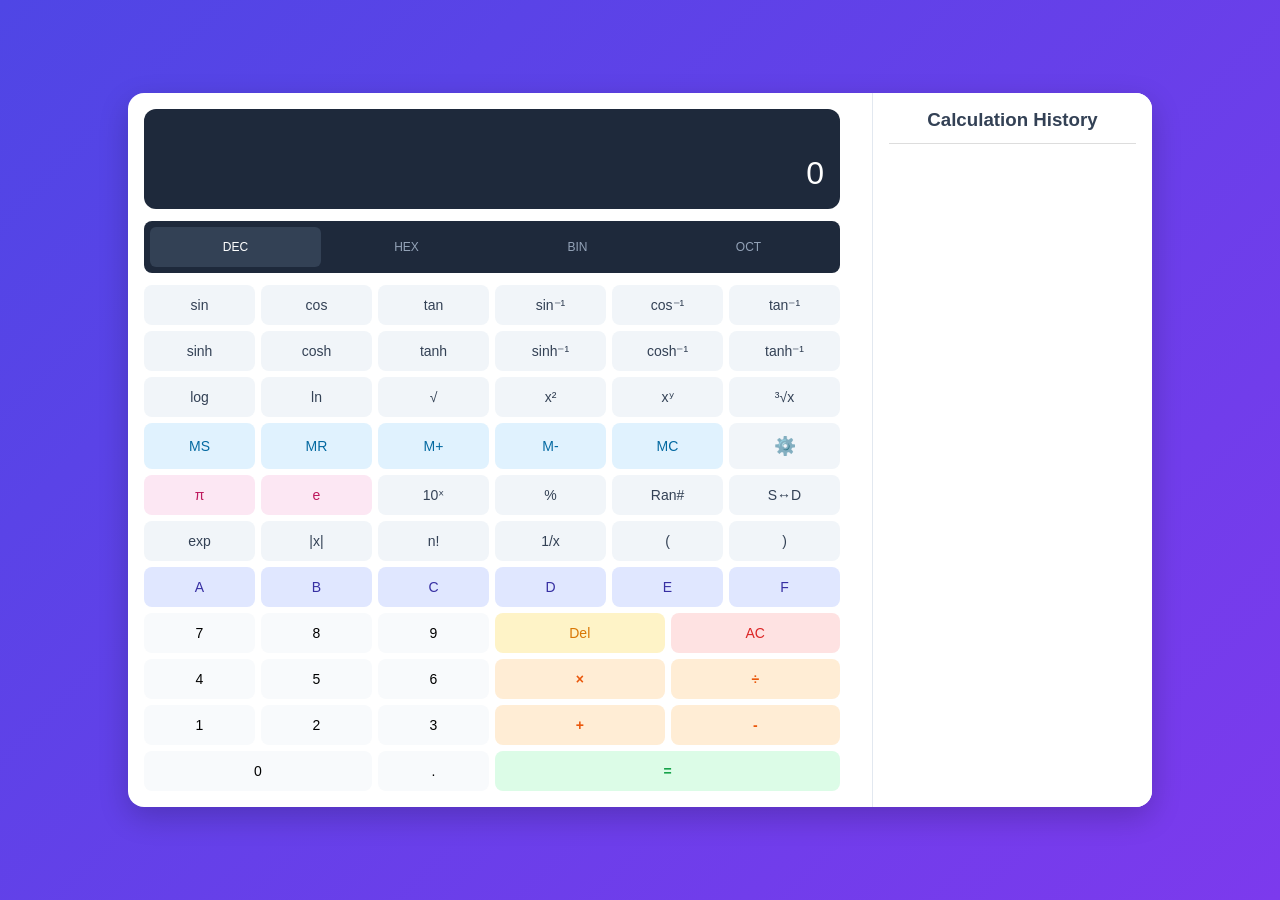
==== Calculator.html @ daa1300e "Calculator Calculator" ====
<!DOCTYPE html>
<html lang="en">
<head>
  <meta charset="UTF-8">
  <meta name="viewport" content="width=device-width, initial-scale=1.0">
  <title>Scientific Calculator</title>
  <style>
    * {
      box-sizing: border-box;
      margin: 0;
      padding: 0;
    }
    
    body {
      display: flex;
      justify-content: center;
      align-items: center;
      min-height: 100vh;
      background: linear-gradient(135deg, #4f46e5, #7c3aed);
      font-family: 'Segoe UI', Tahoma, Geneva, Verdana, sans-serif;
      padding: 16px;
      transition: background 0.4s ease;
    }
    
    .calculator-container {
      display: flex;
      gap: 16px;
      max-width: 1024px;
      width: 100%;
      background: white;
      border-radius: 16px;
      box-shadow: 0 10px 30px rgba(0, 0, 0, 0.2);
      overflow: hidden;
    }
    
    .calculator {
      flex: 1;
      padding: 16px;
      display: flex;
      flex-direction: column;
      min-width: 0;
    }
    
    #display-container {
      background-color: #1e293b;
      color: white;
      padding: 16px;
      border-radius: 12px;
      margin-bottom: 12px;
    }
    
    #expression {
      font-size: 14px;
      text-align: right;
      color: #94a3b8;
      height: 20px;
      overflow-x: auto;
      margin-bottom: 8px;
    }
    
    #display {
      width: 100%;
      font-size: 32px;
      text-align: right;
      border: none;
      background-color: transparent;
      color: white;
      outline: none;
      height: 40px;
    }
    
    .number-system {
      display: flex;
      background-color: #1e293b;
      padding: 6px;
      border-radius: 8px;
      margin-bottom: 12px;
      justify-content: space-between;
    }
    
    .number-system-btn {
      background: none;
      border: none;
      color: #94a3b8;
      cursor: pointer;
      padding: 6px 10px;
      border-radius: 6px;
      font-size: 12px;
      flex: 1;
    }
    
    .number-system-btn.active {
      background-color: #334155;
      color: white;
    }
    
    .buttons-grid {
      display: grid;
      grid-template-columns: repeat(12, 1fr); 
      gap: 6px;
    }
    
    button {
      padding: 12px 6px;
      font-size: 14px;
      border: none;
      cursor: pointer;
      background-color: #f8fafc;
      border-radius: 8px;
      transition: all 0.2s;
      min-height: 40px;
      -webkit-tap-highlight-color: transparent;
    }
    
    .settings-toggle-btn {
        font-size: 18px;
    }
    
    button:hover {
      background-color: #e2e8f0;
      transform: translateY(-2px);
    }
    
    button:active {
      background-color: #cbd5e1;
      transform: translateY(0);
    }
    
    .function { background-color: #f1f5f9; color: #334155; }
    .operator { background-color: #ffedd5; color: #ea580c; font-weight: bold; }
    .clear { background-color: #fee2e2; color: #dc2626; }
    .delete { background-color: #fef3c7; color: #d97706; }
    .equals { background-color: #dcfce7; color: #16a34a; font-weight: bold; }
    .hex-btn { background-color: #e0e7ff; color: #3730a3; }
    .memory { background-color: #e0f2fe; color: #0369a1; }
    .constant { background-color: #fce7f3; color: #be185d; }
    
    .history-panel {
      width: 280px;
      background: white;
      border-left: 1px solid #e2e8f0;
      padding: 16px;
      display: flex;
      flex-direction: column;
    }
    
    .history-panel h3 { margin-top: 0; text-align: center; border-bottom: 1px solid #ddd; padding-bottom: 12px; margin-bottom: 12px; color: #334155; }
    #history-list { list-style: none; padding: 0; margin: 0; overflow-y: auto; flex-grow: 1; }
    #history-list li { padding: 8px 5px; border-bottom: 1px solid #eee; font-size: 14px; text-align: right; }
    
    .notification { position: fixed; top: 20px; left: 50%; transform: translateX(-50%); background-color: #fee2e2; color: #b91c1c; padding: 12px 20px; border-radius: 8px; box-shadow: 0 4px 12px rgba(0, 0, 0, 0.15); z-index: 1000; display: flex; align-items: center; gap: 10px; opacity: 0; transition: opacity 0.3s ease; pointer-events: none; }
    .notification.show { opacity: 1; }
    .notification-icon { font-size: 18px; }

    /* --- New Settings Panel Styles --- */
    .settings-panel {
        position: fixed;
        top: 20px;
        right: -300px; /* Start off-screen */
        width: 280px;
        background-color: white;
        padding: 16px;
        border-radius: 12px 0 0 12px;
        box-shadow: -5px 0 15px rgba(0,0,0,0.15);
        z-index: 1100;
        transition: right 0.4s ease-in-out;
        color: #334155;
    }

    .settings-panel.show {
        right: 0;
    }

    .settings-panel h4 {
        margin-top: 0;
        margin-bottom: 12px;
        border-bottom: 1px solid #e2e8f0;
        padding-bottom: 8px;
    }

    .setting-row {
        display: flex;
        justify-content: space-between;
        align-items: center;
        margin-bottom: 12px;
        font-size: 14px;
    }

    .setting-row label {
        display: flex;
        align-items: center;
        gap: 8px;
    }

    input[type="color"] {
        -webkit-appearance: none;
        -moz-appearance: none;
        appearance: none;
        width: 35px;
        height: 35px;
        background-color: transparent;
        border: 1px solid #cbd5e1;
        border-radius: 8px;
        cursor: pointer;
    }
    input[type="color"]::-webkit-color-swatch {
        border-radius: 6px;
        border: none;
    }
    input[type="color"]::-moz-color-swatch {
        border-radius: 6px;
        border: none;
    }

    .settings-panel select {
        padding: 6px;
        border-radius: 6px;
        border: 1px solid #cbd5e1;
        background-color: #f8fafc;
    }

    .settings-btn {
        width: 100%;
        padding: 10px;
        background-color: #f1f5f9;
        color: #334155;
        border: none;
        border-radius: 8px;
        cursor: pointer;
        margin-top: 10px;
    }

    .settings-btn:hover {
        background-color: #e2e8f0;
    }
    
    @media (max-width: 768px) {
      .calculator-container { flex-direction: column; max-width: 100%; }
      .history-panel { width: 100%; border-left: none; border-top: 1px solid #e2e8f0; max-height: 200px; }
    }
  </style>
</head>
<body>
  <div class="calculator-container">
    <div class="calculator">
      <div id="display-container">
        <div id="expression"></div>
        <input type="text" id="display" value="0" readonly>
      </div>
      
      <div class="number-system">
        <button class="number-system-btn active" data-base="dec">DEC</button>
        <button class="number-system-btn" data-base="hex">HEX</button>
        <button class="number-system-btn" data-base="bin">BIN</button>
        <button class="number-system-btn" data-base="oct">OCT</button>
      </div>

      <div class="buttons-grid">
        <!-- Row 1: Basic trig functions and their inverses -->
        <button onclick="appendFunction('sin')" class="function" style="grid-column: span 2;">sin</button>
        <button onclick="appendFunction('cos')" class="function" style="grid-column: span 2;">cos</button>
        <button onclick="appendFunction('tan')" class="function" style="grid-column: span 2;">tan</button>
        <button onclick="appendFunction('asin')" class="function" style="grid-column: span 2;">sin⁻¹</button>
        <button onclick="appendFunction('acos')" class="function" style="grid-column: span 2;">cos⁻¹</button>
        <button onclick="appendFunction('atan')" class="function" style="grid-column: span 2;">tan⁻¹</button>

        <!-- Row 2: Hyperbolic functions and their inverses -->
        <button onclick="appendFunction('sinh')" class="function" style="grid-column: span 2;">sinh</button>
        <button onclick="appendFunction('cosh')" class="function" style="grid-column: span 2;">cosh</button>
        <button onclick="appendFunction('tanh')" class="function" style="grid-column: span 2;">tanh</button>
        <button onclick="appendFunction('asinh')" class="function" style="grid-column: span 2;">sinh⁻¹</button>
        <button onclick="appendFunction('acosh')" class="function" style="grid-column: span 2;">cosh⁻¹</button>
        <button onclick="appendFunction('atanh')" class="function" style="grid-column: span 2;">tanh⁻¹</button>

        <!-- Row 3: Log, power, and root functions -->
        <button onclick="appendFunction('log')" class="function" style="grid-column: span 2;">log</button>
        <button onclick="appendFunction('ln')" class="function" style="grid-column: span 2;">ln</button>
        <button onclick="appendFunction('sqrt')" class="function" style="grid-column: span 2;">√</button>
        <button onclick="appendValue('**2')" class="function" style="grid-column: span 2;">x²</button>
        <button onclick="appendValue('**')" class="function" style="grid-column: span 2;">xʸ</button>
        <button onclick="appendFunction('cbrt')" class="function" style="grid-column: span 2;">³√x</button>

        <!-- Row 4: Memory functions and constants -->
        <button onclick="memoryStore()" class="memory" style="grid-column: span 2;">MS</button>
        <button onclick="memoryRecall()" class="memory" style="grid-column: span 2;">MR</button>
        <button onclick="memoryAdd()" class="memory" style="grid-column: span 2;">M+</button>
        <button onclick="memorySubtract()" class="memory" style="grid-column: span 2;">M-</button>
        <button onclick="memoryClear()" class="memory" style="grid-column: span 2;">MC</button>
        <button onclick="toggleSettings()" class="function settings-toggle-btn" style="grid-column: span 2;">⚙️</button>

        <!-- Row 5: Constants and special functions -->
        <button onclick="appendConstant('π')" class="constant" style="grid-column: span 2;">π</button>
        <button onclick="appendConstant('e')" class="constant" style="grid-column: span 2;">e</button>
        <button onclick="appendFunction('tenPow')" class="function" style="grid-column: span 2;">10ˣ</button>
        <button onclick="appendValue('%')" class="function" style="grid-column: span 2;">%</button>
        <button onclick="insertRandom()" class="function" style="grid-column: span 2;">Ran#</button>
        <button onclick="toggleFractionDecimal()" class="function" style="grid-column: span 2;">S↔D</button>

        <!-- Row 6: Additional functions -->
        <button onclick="appendFunction('exp')" class="function" style="grid-column: span 2;">exp</button>
        <button onclick="appendFunction('abs')" class="function" style="grid-column: span 2;">|x|</button>
        <button onclick="factorialFunction()" class="function" style="grid-column: span 2;">n!</button>
        <button onclick="reciprocal()" class="function" style="grid-column: span 2;">1/x</button>
        <button onclick="appendValue('(')" class="function" style="grid-column: span 2;">(</button>
        <button onclick="appendValue(')')" class="function" style="grid-column: span 2;">)</button>
        
        <!-- Row 7: Hex values -->
        <button onclick="appendHexValue('A')" class="hex-btn" style="grid-column: span 2;">A</button>
        <button onclick="appendHexValue('B')" class="hex-btn" style="grid-column: span 2;">B</button>
        <button onclick="appendHexValue('C')" class="hex-btn" style="grid-column: span 2;">C</button>
        <button onclick="appendHexValue('D')" class="hex-btn" style="grid-column: span 2;">D</button>
        <button onclick="appendHexValue('E')" class="hex-btn" style="grid-column: span 2;">E</button>
        <button onclick="appendHexValue('F')" class="hex-btn" style="grid-column: span 2;">F</button>
        
        <!-- Row 8: Numbers and operations -->
        <button onclick="appendValue('7')" style="grid-column: span 2;">7</button>
        <button onclick="appendValue('8')" style="grid-column: span 2;">8</button>
        <button onclick="appendValue('9')" style="grid-column: span 2;">9</button>
        <button onclick="deleteLast()" class="delete" style="grid-column: span 3;">Del</button>
        <button onclick="clearDisplay()" class="clear" style="grid-column: span 3;">AC</button>
        
        <!-- Row 9: Numbers and operations -->
        <button onclick="appendValue('4')" style="grid-column: span 2;">4</button>
        <button onclick="appendValue('5')" style="grid-column: span 2;">5</button>
        <button onclick="appendValue('6')" style="grid-column: span 2;">6</button>
        <button onclick="appendValue('*')" class="operator" style="grid-column: span 3;">×</button>
        <button onclick="appendValue('/')" class="operator" style="grid-column: span 3;">÷</button>
        
        <!-- Row 10: Numbers and operations -->
        <button onclick="appendValue('1')" style="grid-column: span 2;">1</button>
        <button onclick="appendValue('2')" class="number" style="grid-column: span 2;">2</button>
        <button onclick="appendValue('3')" style="grid-column: span 2;">3</button>
        <button onclick="appendValue('+')" class="operator" style="grid-column: span 3;">+</button>
        <button onclick="appendValue('-')" class="operator" style="grid-column: span 3;">-</button>
        
        <!-- Row 11: Zero, decimal, and equals -->
        <button onclick="appendValue('0')" style="grid-column: span 4;">0</button>
        <button onclick="appendValue('.')" style="grid-column: span 2;">.</button>
        <button onclick="calculateResult()" class="equals" style="grid-column: span 6;">=</button>
      </div>
    </div>

    <div class="history-panel">
      <h3>Calculation History</h3>
      <ul id="history-list"></ul>
    </div>
  </div>
  
  <div class="notification" id="notification">
    <div class="notification-icon">⚠️</div>
    <div class="notification-message" id="notification-message"></div>
  </div>
  
  <div class="settings-panel" id="settings-panel">
      <h4>Background Settings</h4>
      
      <div class="setting-row">
          <label><input type="radio" name="bg-type" value="gradient" checked> Gradient</label>
          <label><input type="radio" name="bg-type" value="solid"> Solid</label>
      </div>
  
      <div id="gradient-settings">
          <div class="setting-row">
              <label for="grad-color1">Color 1:</label>
              <input type="color" id="grad-color1" value="#4f46e5">
          </div>
          <div class="setting-row">
              <label for="grad-color2">Color 2:</label>
              <input type="color" id="grad-color2" value="#7c3aed">
          </div>
          <div class="setting-row">
              <label for="grad-direction">Direction:</label>
              <select id="grad-direction">
                  <option value="135deg">To Top Left</option>
                  <option value="to right">To Right</option>
                  <option value="to bottom">To Bottom</option>
                  <option value="45deg">To Bottom Right</option>
              </select>
          </div>
      </div>
  
      <div id="solid-settings" style="display: none;">
          <div class="setting-row">
              <label for="solid-color">Color:</label>
              <input type="color" id="solid-color" value="#4f46e5">
          </div>
      </div>
  
      <hr style="margin: 16px 0; border: none; border-top: 1px solid #e2e8f0;">
      <h4>Display</h4>
      <button onclick="toggleHistory()" class="settings-btn">Toggle History Panel</button>
  </div>

  <script>
    const display = document.getElementById('display');
    const expressionDiv = document.getElementById('expression');
    const historyList = document.getElementById('history-list');
    const numberSystemBtns = document.querySelectorAll('.number-system-btn');
    const notification = document.getElementById('notification');
    const notificationMessage = document.getElementById('notification-message');
    
    // --- New Settings Elements ---
    const settingsPanel = document.getElementById('settings-panel');
    const bgTypeRadios = document.querySelectorAll('input[name="bg-type"]');
    const gradientSettings = document.getElementById('gradient-settings');
    const solidSettings = document.getElementById('solid-settings');
    const gradColor1 = document.getElementById('grad-color1');
    const gradColor2 = document.getElementById('grad-color2');
    const gradDirection = document.getElementById('grad-direction');
    const solidColor = document.getElementById('solid-color');
    
    let calculationHistory = [];
    let isResultDisplayed = false;
    let currentBase = 'dec';
    let originalDecimalValue = null;
    let isFractionDisplayed = false;
    let memoryValue = 0;

    // List of function names for smart deletion
    const functionNames = [
      'sin(', 'cos(', 'tan(', 'asin(', 'acos(', 'atan(', 
      'sinh(', 'cosh(', 'tanh(', 'asinh(', 'acosh(', 'atanh(',
      'log(', 'ln(', 'sqrt(', 'cbrt(', 'tenPow(', 'exp(', 'abs('
    ];

    // --- Math Functions ---
    const sin = (deg) => Math.sin(deg * Math.PI / 180);
    const cos = (deg) => Math.cos(deg * Math.PI / 180);
    const tan = (deg) => Math.tan(deg * Math.PI / 180);
    const asin = (val) => Math.asin(val) * 180 / Math.PI;
    const acos = (val) => Math.acos(val) * 180 / Math.PI;
    const atan = (val) => Math.atan(val) * 180 / Math.PI;
    const abs = (val) => Math.abs(val);
    const tenPow = (val) => Math.pow(10, val);
    const log = (val) => Math.log10(val);
    const ln = (val) => Math.log(val);
    const sqrt = (val) => Math.sqrt(val);
    const cbrt = (val) => Math.cbrt(val);
    const sinh = (val) => Math.sinh(val);
    const cosh = (val) => Math.cosh(val);
    const tanh = (val) => Math.tanh(val);
    const asinh = (val) => Math.asinh(val);
    const acosh = (val) => Math.acosh(val);
    const atanh = (val) => Math.atanh(val);
    const exp = (val) => Math.exp(val);
    
    const gcd = (a, b) => b ? gcd(b, a % b) : a;
    const factorial = (n) => {
        if (n < 0 || n % 1 !== 0) return NaN;
        if (n > 170) return Infinity;
        if (n === 0 || n === 1) return 1;
        let result = 1;
        for (let i = 2; i <= n; i++) {
            result *= i;
        }
        return result;
    };
    
    // --- New Settings Functions ---
    function toggleSettings() {
        settingsPanel.classList.toggle('show');
    }

    function updateBackground() {
        const bgType = document.querySelector('input[name="bg-type"]:checked').value;
        let backgroundStyle = '';
        const settings = { type: bgType };

        if (bgType === 'gradient') {
            backgroundStyle = `linear-gradient(${gradDirection.value}, ${gradColor1.value}, ${gradColor2.value})`;
            settings.color1 = gradColor1.value;
            settings.color2 = gradColor2.value;
            settings.direction = gradDirection.value;
        } else { // solid
            backgroundStyle = solidColor.value;
            settings.color = solidColor.value;
        }

        document.body.style.background = backgroundStyle;
        localStorage.setItem('calculatorBackground', JSON.stringify(settings));
    }
    
    function loadBackgroundSettings() {
        const savedSettings = localStorage.getItem('calculatorBackground');
        if (savedSettings) {
            const settings = JSON.parse(savedSettings);
            
            if (settings.type === 'solid') {
                document.querySelector('input[name="bg-type"][value="solid"]').checked = true;
                solidColor.value = settings.color;
                solidSettings.style.display = 'block';
                gradientSettings.style.display = 'none';
            } else { // gradient is default
                document.querySelector('input[name="bg-type"][value="gradient"]').checked = true;
                gradColor1.value = settings.color1 || '#4f46e5';
                gradColor2.value = settings.color2 || '#7c3aed';
                gradDirection.value = settings.direction || '135deg';
                solidSettings.style.display = 'none';
                gradientSettings.style.display = 'block';
            }
        }
        updateBackground();
    }
    
    // --- Event Listeners for Settings ---
    bgTypeRadios.forEach(radio => {
        radio.addEventListener('change', (e) => {
            if (e.target.value === 'solid') {
                solidSettings.style.display = 'block';
                gradientSettings.style.display = 'none';
            } else {
                solidSettings.style.display = 'none';
                gradientSettings.style.display = 'block';
            }
            updateBackground();
        });
    });
    [gradColor1, gradColor2, gradDirection, solidColor].forEach(el => {
        el.addEventListener('input', updateBackground);
    });
    
    // --- Existing Calculator Functions ---
    numberSystemBtns.forEach(btn => {
      btn.addEventListener('click', () => changeNumberSystem(btn.dataset.base));
    });

    function showNotification(message) {
      notificationMessage.textContent = message;
      notification.classList.add('show');
      setTimeout(() => notification.classList.remove('show'), 3000);
    }

    function changeNumberSystem(base) {
      if (base === currentBase) return;
      try {
        const currentValue = display.value;
        let decimalValue;
        if (currentBase === 'dec') decimalValue = parseFloat(currentValue);
        else if (currentBase === 'hex') decimalValue = parseInt(currentValue, 16);
        else if (currentBase === 'bin') decimalValue = parseInt(currentValue, 2);
        else if (currentBase === 'oct') decimalValue = parseInt(currentValue, 8);
        
        if (isNaN(decimalValue)) {
          showNotification("Invalid number for conversion");
          return;
        }
        
        let newValue;
        if (base === 'dec') newValue = decimalValue.toString();
        else if (base === 'hex') newValue = Math.round(decimalValue).toString(16).toUpperCase();
        else if (base === 'bin') newValue = Math.round(decimalValue).toString(2);
        else if (base === 'oct') newValue = Math.round(decimalValue).toString(8);
        
        calculationHistory.push(`${currentValue} (${currentBase}) → ${newValue} (${base})`);
        updateHistory();
        display.value = newValue;
        currentBase = base;
        numberSystemBtns.forEach(btn => btn.classList.toggle('active', btn.dataset.base === base));
      } catch (error) {
        display.value = 'Error';
        isResultDisplayed = true;
      }
    }

    function appendValue(value) {
      if (isResultDisplayed) {
        if (['+', '-', '*', '/', '%', '**'].includes(value)) {
          expressionDiv.textContent = display.value + value;
        } else {
          display.value = '';
          expressionDiv.textContent = '';
        }
        isResultDisplayed = false;
      }
      
      if (currentBase !== 'dec' && !getValidCharsForBase(currentBase).includes(value)) {
        showNotification(`Invalid digit for ${currentBase.toUpperCase()} mode.`);
        return;
      }
      
      if (display.value === '0' && value !== '.') display.value = '';
      display.value += value;
      isFractionDisplayed = false;
    }

    function appendHexValue(value) {
      if (currentBase !== 'hex') {
        showNotification(`Hex values only available in HEX mode.`);
        return;
      }
      appendValue(value);
    }

    function getValidCharsForBase(base) {
      const hexChars = ['0','1','2','3','4','5','6','7','8','9','A','B','C','D','E','F'];
      if (base === 'hex') return hexChars;
      if (base === 'bin') return ['0', '1'];
      if (base === 'oct') return hexChars.slice(0, 8);
      return [...hexChars.slice(0, 10), '.'];
    }

    function appendConstant(symbol) {
      if (isResultDisplayed) clearForNewInput();
      if (display.value === '0') display.value = '';
      display.value += symbol === 'π' ? 'π' : 'e';
    }

    function appendFunction(func) {
      if (isResultDisplayed) clearForNewInput();
      if (display.value === '0') display.value = '';
      display.value += func + '(';
    }
    
    function appendOperator(op) {
        if (isResultDisplayed) {
            expressionDiv.textContent = display.value + op;
            isResultDisplayed = false;
        }
        display.value += op;
    }

    function reciprocal() {
        if (display.value === 'Error') return;
        if (isResultDisplayed) {
            display.value = `1/(${display.value})`;
            isResultDisplayed = false;
        } else {
            if (display.value === '0') {
                 display.value = '1/(';
            } else {
                let currentExpr = display.value;
                display.value = `1/(${currentExpr})`;
            }
        }
    }

    function insertRandom() {
        const randomNum = Math.random().toPrecision(15);
        if (isResultDisplayed) {
            clearForNewInput();
            display.value = randomNum;
            return;
        }
        if (display.value === '0') {
            display.value = randomNum;
        } else {
            const lastChar = display.value.slice(-1);
            if (!isNaN(parseInt(lastChar)) || lastChar === ')' || lastChar === 'π' || lastChar === 'e') {
                 display.value += '*' + randomNum;
            } else {
                 display.value += randomNum;
            }
        }
    }

    function clearForNewInput() {
        display.value = '';
        expressionDiv.textContent = '';
        isResultDisplayed = false;
    }

    function clearDisplay() {
      display.value = '0';
      expressionDiv.textContent = '';
      isResultDisplayed = false;
      isFractionDisplayed = false;
      originalDecimalValue = null;
    }

    // Enhanced delete function to handle function names as single units
    function deleteLast() {
      if (display.value === 'Error' || isResultDisplayed) return clearDisplay();
      if (display.value === '0') return;
      
      let currentValue = display.value;
      
      // Check if the last part of the expression is a function call
      for (const func of functionNames) {
        if (currentValue.endsWith(func)) {
          display.value = currentValue.slice(0, -func.length);
          return;
        }
      }
      
      // Check if the last part is a constant
      if (currentValue.endsWith('π') || currentValue.endsWith('e')) {
        display.value = currentValue.slice(0, -1);
        return;
      }
      
      // Check if the last part is a multi-character operator
      const multiCharOperators = ['**2', '**'];
      for (const op of multiCharOperators) {
        if (currentValue.endsWith(op)) {
          display.value = currentValue.slice(0, -op.length);
          return;
        }
      }
      
      // Default: delete one character
      display.value = currentValue.slice(0, -1);
      if (display.value === '') display.value = '0';
      isFractionDisplayed = false;
    }
    
    function decimalToFraction(_decimal) {
      if (Math.abs(_decimal) > 1e12) return _decimal.toExponential(9);
      if (_decimal % 1 === 0) return _decimal.toString();
      const tolerance = 1.0E-9, sign = _decimal < 0 ? "-" : "";
      const decimal = Math.abs(_decimal);
      let h1 = 1, h2 = 0, k1 = 0, k2 = 1, b = decimal;
      do {
          let a = Math.floor(b);
          [h1, h2] = [a * h1 + h2, h1];
          [k1, k2] = [a * k1 + k2, k1];
          b = 1 / (b - a);
      } while (Math.abs(decimal - h1 / k1) > decimal * tolerance);
      return k1 > 99999 ? _decimal.toString() : `${sign}${h1}/${k1}`;
    }

    function toggleFractionDecimal() {
      if (display.value === 'Error' || display.value === '0') return;
      if (isFractionDisplayed) {
        display.value = originalDecimalValue;
        isFractionDisplayed = false;
      } else {
        try {
            const num = eval(display.value.replace(/π/g, "Math.PI").replace(/e/g, "Math.E"));
            if (!isNaN(num)) {
                originalDecimalValue = num.toString();
                display.value = decimalToFraction(num);
                isFractionDisplayed = true;
            } else {
                showNotification("Invalid value for conversion");
            }
        } catch {
            showNotification("Invalid expression for conversion");
        }
      }
    }

    function calculateResult() {
      if (display.value === '' || isResultDisplayed) return;
      let expr = display.value;
      expressionDiv.textContent = expr + ' =';
      try {
        expr = expr.replace(/π/g, "Math.PI").replace(/e/g, "Math.E");
        expr = expr.replace(/(\d+(\.\d+)?)!/g, (match, n) => `factorial(${n})`);
        
        let result = eval(expr);
        result = parseFloat(result.toPrecision(15));
        display.value = result;
        calculationHistory.push(`${expressionDiv.textContent} ${result}`);
        updateHistory();
        isResultDisplayed = true;
        isFractionDisplayed = false;
        originalDecimalValue = null;
      } catch (error) {
        display.value = 'Error';
        isResultDisplayed = true;
      }
    }

    function toggleHistory() {
      const historyPanel = document.querySelector('.history-panel');
      historyPanel.style.display = historyPanel.style.display === 'none' ? 'flex' : 'none';
    }

    function updateHistory() {
      historyList.innerHTML = '';
      calculationHistory.slice().reverse().forEach(calc => {
        const li = document.createElement('li');
        li.textContent = calc;
        historyList.appendChild(li);
      });
    }

    // --- New Memory Functions ---
    function memoryStore() {
      try {
        const value = eval(display.value.replace(/π/g, "Math.PI").replace(/e/g, "Math.E"));
        memoryValue = value;
        showNotification(`Stored ${value} in memory`);
      } catch (error) {
        showNotification("Invalid value for memory storage");
      }
    }

    function memoryRecall() {
      if (isResultDisplayed) clearForNewInput();
      display.value = memoryValue;
    }

    function memoryAdd() {
      try {
        const value = eval(display.value.replace(/π/g, "Math.PI").replace(/e/g, "Math.E"));
        memoryValue += value;
        showNotification(`Added ${value} to memory`);
      } catch (error) {
        showNotification("Invalid value for memory operation");
      }
    }

    function memorySubtract() {
      try {
        const value = eval(display.value.replace(/π/g, "Math.PI").replace(/e/g, "Math.E"));
        memoryValue -= value;
        showNotification(`Subtracted ${value} from memory`);
      } catch (error) {
        showNotification("Invalid value for memory operation");
      }
    }

    function memoryClear() {
      memoryValue = 0;
      showNotification("Memory cleared");
    }

    function factorialFunction() {
      try {
        const value = eval(display.value.replace(/π/g, "Math.PI").replace(/e/g, "Math.E"));
        const result = factorial(value);
        if (isNaN(result)) {
          showNotification("Invalid input for factorial");
          return;
        }
        if (result === Infinity) {
          showNotification("Factorial value too large");
          return;
        }
        display.value = result;
        expressionDiv.textContent = `${value}! =`;
        calculationHistory.push(`${expressionDiv.textContent} ${result}`);
        updateHistory();
        isResultDisplayed = true;
      } catch (error) {
        showNotification("Error calculating factorial");
      }
    }

    document.addEventListener('keydown', (e) => {
      e.preventDefault();
      const key = e.key;
      if (key >= '0' && key <= '9' || ['+', '-', '*', '/', '.', '(', ')', '%'].includes(key)) appendValue(key);
      else if (key === '!') appendOperator('!');
      else if (currentBase === 'hex' && /[a-fA-F]/.test(key)) appendHexValue(key.toUpperCase());
      else if (key === '^') appendValue('**');
      else if (key === 'Enter' || key === '=') calculateResult();
      else if (key === 'Backspace') deleteLast();
      else if (key === 'Escape' || key.toLowerCase() === 'c') clearDisplay();
    });
    
    // Load saved settings on page load
    document.addEventListener('DOMContentLoaded', loadBackgroundSettings);
    
  </script>
</body>
</html>
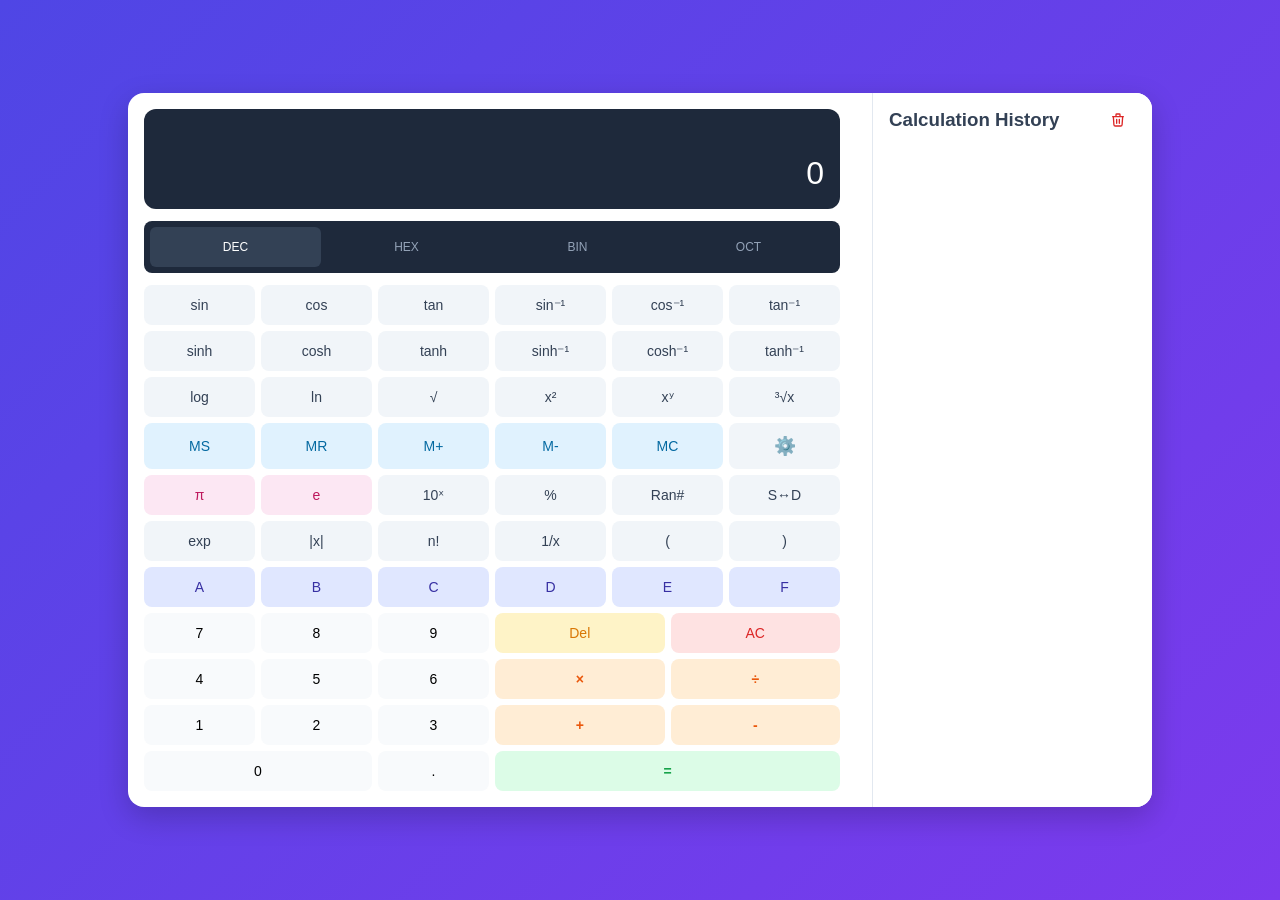
==== commit 7e5c8545: "Update Calculator.html" ====
--- a/Calculator.html
+++ b/Calculator.html
@@ -16,7 +16,7 @@
       justify-content: center;
       align-items: center;
       min-height: 100vh;
-      background: linear-gradient(135deg, #4f46e5, #7c3aed);
+      background: linear-gradient(135deg, #D3D3D3, #A9A9A9);
       font-family: 'Segoe UI', Tahoma, Geneva, Verdana, sans-serif;
       padding: 16px;
       transition: background 0.4s ease;
@@ -143,8 +143,39 @@
       display: flex;
       flex-direction: column;
     }
-    
-    .history-panel h3 { margin-top: 0; text-align: center; border-bottom: 1px solid #ddd; padding-bottom: 12px; margin-bottom: 12px; color: #334155; }
+
+    .history-header {
+      display: flex;
+      justify-content: space-between;
+      align-items: center;
+      padding-bottom: 0px;
+      margin-bottom: 0px;
+    }
+
+    .delete-history-btn {
+      background: none;
+      border: none;
+      cursor: pointer;
+      color: #dc2626;
+      padding: 5px 10px 5px 10px;
+      border-radius: 4px;
+      display: flex;
+      align-items: center;
+      justify-content: center;
+      transform: translateY(-12px);
+    }
+
+    .delete-history-btn:hover {
+      background-color: #fee2e2;
+      transform: translateY(-12px);
+    }
+
+    .history-header h3 {
+      margin: 0;
+      color: #334155;
+    }
+        
+    .history-panel h3 { margin-top: 0; text-align: center; padding-bottom: 12px; margin-bottom: 12px; color: #334155; }
     #history-list { list-style: none; padding: 0; margin: 0; overflow-y: auto; flex-grow: 1; }
     #history-list li { padding: 8px 5px; border-bottom: 1px solid #eee; font-size: 14px; text-align: right; }
     
@@ -156,7 +187,7 @@
     .settings-panel {
         position: fixed;
         top: 20px;
-        right: -300px; /* Start off-screen */
+        right: -300px;
         width: 280px;
         background-color: white;
         padding: 16px;
@@ -340,15 +371,30 @@
       </div>
     </div>
 
-    <div class="history-panel">
+  <div class="history-panel">
+    <div class="history-header">
       <h3>Calculation History</h3>
-      <ul id="history-list"></ul>
+      <button onclick="clearAllHistory()" class="delete-history-btn" title="Clear all history">
+        <svg width="16" height="16" viewBox="0 0 24 24" fill="none" xmlns="http://www.w3.org/2000/svg">
+          <path d="M19 7L18.1327 19.1425C18.0579 20.1891 17.187 21 16.1378 21H7.86224C6.81296 21 5.94208 20.1891 5.86732 19.1425L5 7M10 11V17M14 11V17M15 7V4C15 3.44772 14.5523 3 14 3H10C9.44772 3 9 3.44772 9 4V7M4 7H20" stroke="currentColor" stroke-width="2" stroke-linecap="round" stroke-linejoin="round"/>
+        </svg>
+      </button>
     </div>
+    <ul id="history-list"></ul>
   </div>
   
   <div class="notification" id="notification">
     <div class="notification-icon">⚠️</div>
     <div class="notification-message" id="notification-message"></div>
+  </div>
+
+  <div class="notification" id="confirm-modal" style="flex-direction: column; text-align: center; pointer-events: auto;">
+    <div class="notification-icon">⚠️</div>
+    <div class="notification-message" id="confirm-message">Are you sure you want to clear all calculation history?</div>
+    <div style="margin-top:10px; display:flex; gap:10px; justify-content:center;">
+      <button id="confirm-yes" style="padding:6px 12px; border:none; border-radius:6px; background:#dc2626; color:white; cursor:pointer;">Yes</button>
+      <button id="confirm-no" style="padding:6px 12px; border:none; border-radius:6px; background:#e2e8f0; color:#334155; cursor:pointer;">No</button>
+    </div>
   </div>
   
   <div class="settings-panel" id="settings-panel">
@@ -398,7 +444,7 @@
     const numberSystemBtns = document.querySelectorAll('.number-system-btn');
     const notification = document.getElementById('notification');
     const notificationMessage = document.getElementById('notification-message');
-    
+
     // --- New Settings Elements ---
     const settingsPanel = document.getElementById('settings-panel');
     const bgTypeRadios = document.querySelectorAll('input[name="bg-type"]');
@@ -408,17 +454,22 @@
     const gradColor2 = document.getElementById('grad-color2');
     const gradDirection = document.getElementById('grad-direction');
     const solidColor = document.getElementById('solid-color');
-    
-    let calculationHistory = [];
+
+    // --- Confirm Modal Elements ---
+    const confirmModal = document.getElementById("confirm-modal");
+    const confirmMessage = document.getElementById("confirm-message");
+    const confirmYes = document.getElementById("confirm-yes");
+    const confirmNo = document.getElementById("confirm-no");
+
+    let calculationHistory = JSON.parse(localStorage.getItem('calcHistory')) || [];
     let isResultDisplayed = false;
     let currentBase = 'dec';
     let originalDecimalValue = null;
     let isFractionDisplayed = false;
     let memoryValue = 0;
 
-    // List of function names for smart deletion
     const functionNames = [
-      'sin(', 'cos(', 'tan(', 'asin(', 'acos(', 'atan(', 
+      'sin(', 'cos(', 'tan(', 'asin(', 'acos(', 'atan(',
       'sinh(', 'cosh(', 'tanh(', 'asinh(', 'acosh(', 'atanh(',
       'log(', 'ln(', 'sqrt(', 'cbrt(', 'tenPow(', 'exp(', 'abs('
     ];
@@ -443,92 +494,117 @@
     const acosh = (val) => Math.acosh(val);
     const atanh = (val) => Math.atanh(val);
     const exp = (val) => Math.exp(val);
-    
+
     const gcd = (a, b) => b ? gcd(b, a % b) : a;
     const factorial = (n) => {
-        if (n < 0 || n % 1 !== 0) return NaN;
-        if (n > 170) return Infinity;
-        if (n === 0 || n === 1) return 1;
-        let result = 1;
-        for (let i = 2; i <= n; i++) {
-            result *= i;
-        }
-        return result;
+      if (n < 0 || n % 1 !== 0) return NaN;
+      if (n > 170) return Infinity;
+      if (n === 0 || n === 1) return 1;
+      let result = 1;
+      for (let i = 2; i <= n; i++) {
+        result *= i;
+      }
+      return result;
     };
-    
+
     // --- New Settings Functions ---
     function toggleSettings() {
-        settingsPanel.classList.toggle('show');
+      settingsPanel.classList.toggle('show');
     }
 
     function updateBackground() {
-        const bgType = document.querySelector('input[name="bg-type"]:checked').value;
-        let backgroundStyle = '';
-        const settings = { type: bgType };
-
-        if (bgType === 'gradient') {
-            backgroundStyle = `linear-gradient(${gradDirection.value}, ${gradColor1.value}, ${gradColor2.value})`;
-            settings.color1 = gradColor1.value;
-            settings.color2 = gradColor2.value;
-            settings.direction = gradDirection.value;
-        } else { // solid
-            backgroundStyle = solidColor.value;
-            settings.color = solidColor.value;
-        }
-
-        document.body.style.background = backgroundStyle;
-        localStorage.setItem('calculatorBackground', JSON.stringify(settings));
-    }
-    
+      const bgType = document.querySelector('input[name="bg-type"]:checked').value;
+      let backgroundStyle = '';
+      const settings = { type: bgType };
+
+      if (bgType === 'gradient') {
+        backgroundStyle = `linear-gradient(${gradDirection.value}, ${gradColor1.value}, ${gradColor2.value})`;
+        settings.color1 = gradColor1.value;
+        settings.color2 = gradColor2.value;
+        settings.direction = gradDirection.value;
+      } else {
+        backgroundStyle = solidColor.value;
+        settings.color = solidColor.value;
+      }
+
+      document.body.style.background = backgroundStyle;
+      localStorage.setItem('calculatorBackground', JSON.stringify(settings));
+    }
+
     function loadBackgroundSettings() {
-        const savedSettings = localStorage.getItem('calculatorBackground');
-        if (savedSettings) {
-            const settings = JSON.parse(savedSettings);
-            
-            if (settings.type === 'solid') {
-                document.querySelector('input[name="bg-type"][value="solid"]').checked = true;
-                solidColor.value = settings.color;
-                solidSettings.style.display = 'block';
-                gradientSettings.style.display = 'none';
-            } else { // gradient is default
-                document.querySelector('input[name="bg-type"][value="gradient"]').checked = true;
-                gradColor1.value = settings.color1 || '#4f46e5';
-                gradColor2.value = settings.color2 || '#7c3aed';
-                gradDirection.value = settings.direction || '135deg';
-                solidSettings.style.display = 'none';
-                gradientSettings.style.display = 'block';
-            }
-        }
-        updateBackground();
-    }
-    
+      const savedSettings = localStorage.getItem('calculatorBackground');
+      if (savedSettings) {
+        const settings = JSON.parse(savedSettings);
+
+        if (settings.type === 'solid') {
+          document.querySelector('input[name="bg-type"][value="solid"]').checked = true;
+          solidColor.value = settings.color;
+          solidSettings.style.display = 'block';
+          gradientSettings.style.display = 'none';
+        } else {
+          document.querySelector('input[name="bg-type"][value="gradient"]').checked = true;
+          gradColor1.value = settings.color1 || '#D3D3D3';
+          gradColor2.value = settings.color2 || '#A9A9A9';
+          gradDirection.value = settings.direction || '135deg';
+          solidSettings.style.display = 'none';
+          gradientSettings.style.display = 'block';
+        }
+      }
+      updateBackground();
+    }
+
     // --- Event Listeners for Settings ---
     bgTypeRadios.forEach(radio => {
-        radio.addEventListener('change', (e) => {
-            if (e.target.value === 'solid') {
-                solidSettings.style.display = 'block';
-                gradientSettings.style.display = 'none';
-            } else {
-                solidSettings.style.display = 'none';
-                gradientSettings.style.display = 'block';
-            }
-            updateBackground();
-        });
+      radio.addEventListener('change', (e) => {
+        if (e.target.value === 'solid') {
+          solidSettings.style.display = 'block';
+          gradientSettings.style.display = 'none';
+        } else {
+          solidSettings.style.display = 'none';
+          gradientSettings.style.display = 'block';
+        }
+        updateBackground();
+      });
     });
     [gradColor1, gradColor2, gradDirection, solidColor].forEach(el => {
-        el.addEventListener('input', updateBackground);
+      el.addEventListener('input', updateBackground);
     });
-    
-    // --- Existing Calculator Functions ---
-    numberSystemBtns.forEach(btn => {
-      btn.addEventListener('click', () => changeNumberSystem(btn.dataset.base));
-    });
-
+
+    // --- Notification ---
     function showNotification(message) {
       notificationMessage.textContent = message;
       notification.classList.add('show');
       setTimeout(() => notification.classList.remove('show'), 3000);
     }
+
+    // --- Confirm Modal ---
+    function showConfirm(message, onYes) {
+      confirmMessage.textContent = message;
+      confirmModal.classList.add("show");
+
+      function cleanup() {
+        confirmModal.classList.remove("show");
+        confirmYes.removeEventListener("click", yesHandler);
+        confirmNo.removeEventListener("click", noHandler);
+      }
+
+      function yesHandler() {
+        cleanup();
+        if (onYes) onYes();
+      }
+
+      function noHandler() {
+        cleanup();
+      }
+
+      confirmYes.addEventListener("click", yesHandler);
+      confirmNo.addEventListener("click", noHandler);
+    }
+
+    // --- Calculator Functions ---
+    numberSystemBtns.forEach(btn => {
+      btn.addEventListener('click', () => changeNumberSystem(btn.dataset.base));
+    });
 
     function changeNumberSystem(base) {
       if (base === currentBase) return;
@@ -539,18 +615,18 @@
         else if (currentBase === 'hex') decimalValue = parseInt(currentValue, 16);
         else if (currentBase === 'bin') decimalValue = parseInt(currentValue, 2);
         else if (currentBase === 'oct') decimalValue = parseInt(currentValue, 8);
-        
+
         if (isNaN(decimalValue)) {
           showNotification("Invalid number for conversion");
           return;
         }
-        
+
         let newValue;
         if (base === 'dec') newValue = decimalValue.toString();
         else if (base === 'hex') newValue = Math.round(decimalValue).toString(16).toUpperCase();
         else if (base === 'bin') newValue = Math.round(decimalValue).toString(2);
         else if (base === 'oct') newValue = Math.round(decimalValue).toString(8);
-        
+
         calculationHistory.push(`${currentValue} (${currentBase}) → ${newValue} (${base})`);
         updateHistory();
         display.value = newValue;
@@ -572,12 +648,12 @@
         }
         isResultDisplayed = false;
       }
-      
+
       if (currentBase !== 'dec' && !getValidCharsForBase(currentBase).includes(value)) {
         showNotification(`Invalid digit for ${currentBase.toUpperCase()} mode.`);
         return;
       }
-      
+
       if (display.value === '0' && value !== '.') display.value = '';
       display.value += value;
       isFractionDisplayed = false;
@@ -610,53 +686,53 @@
       if (display.value === '0') display.value = '';
       display.value += func + '(';
     }
-    
+
     function appendOperator(op) {
-        if (isResultDisplayed) {
-            expressionDiv.textContent = display.value + op;
-            isResultDisplayed = false;
-        }
-        display.value += op;
+      if (isResultDisplayed) {
+        expressionDiv.textContent = display.value + op;
+        isResultDisplayed = false;
+      }
+      display.value += op;
     }
 
     function reciprocal() {
-        if (display.value === 'Error') return;
-        if (isResultDisplayed) {
-            display.value = `1/(${display.value})`;
-            isResultDisplayed = false;
+      if (display.value === 'Error') return;
+      if (isResultDisplayed) {
+        display.value = `1/(${display.value})`;
+        isResultDisplayed = false;
+      } else {
+        if (display.value === '0') {
+            display.value = '1/(';
         } else {
-            if (display.value === '0') {
-                 display.value = '1/(';
-            } else {
-                let currentExpr = display.value;
-                display.value = `1/(${currentExpr})`;
-            }
-        }
+            let currentExpr = display.value;
+            display.value = `1/(${currentExpr})`;
+        }
+      }
     }
 
     function insertRandom() {
-        const randomNum = Math.random().toPrecision(15);
-        if (isResultDisplayed) {
-            clearForNewInput();
-            display.value = randomNum;
-            return;
-        }
-        if (display.value === '0') {
-            display.value = randomNum;
+      const randomNum = Math.random().toPrecision(15);
+      if (isResultDisplayed) {
+        clearForNewInput();
+        display.value = randomNum;
+        return;
+      }
+      if (display.value === '0') {
+        display.value = randomNum;
+      } else {
+        const lastChar = display.value.slice(-1);
+        if (!isNaN(parseInt(lastChar)) || lastChar === ')' || lastChar === 'π' || lastChar === 'e') {
+            display.value += '*' + randomNum;
         } else {
-            const lastChar = display.value.slice(-1);
-            if (!isNaN(parseInt(lastChar)) || lastChar === ')' || lastChar === 'π' || lastChar === 'e') {
-                 display.value += '*' + randomNum;
-            } else {
-                 display.value += randomNum;
-            }
-        }
+            display.value += randomNum;
+        }
+      }
     }
 
     function clearForNewInput() {
-        display.value = '';
-        expressionDiv.textContent = '';
-        isResultDisplayed = false;
+      display.value = '';
+      expressionDiv.textContent = '';
+      isResultDisplayed = false;
     }
 
     function clearDisplay() {
@@ -667,28 +743,24 @@
       originalDecimalValue = null;
     }
 
-    // Enhanced delete function to handle function names as single units
     function deleteLast() {
       if (display.value === 'Error' || isResultDisplayed) return clearDisplay();
       if (display.value === '0') return;
-      
+
       let currentValue = display.value;
-      
-      // Check if the last part of the expression is a function call
+
       for (const func of functionNames) {
         if (currentValue.endsWith(func)) {
           display.value = currentValue.slice(0, -func.length);
           return;
         }
       }
-      
-      // Check if the last part is a constant
+
       if (currentValue.endsWith('π') || currentValue.endsWith('e')) {
         display.value = currentValue.slice(0, -1);
         return;
       }
-      
-      // Check if the last part is a multi-character operator
+
       const multiCharOperators = ['**2', '**'];
       for (const op of multiCharOperators) {
         if (currentValue.endsWith(op)) {
@@ -696,13 +768,12 @@
           return;
         }
       }
-      
-      // Default: delete one character
+
       display.value = currentValue.slice(0, -1);
       if (display.value === '') display.value = '0';
       isFractionDisplayed = false;
     }
-    
+
     function decimalToFraction(_decimal) {
       if (Math.abs(_decimal) > 1e12) return _decimal.toExponential(9);
       if (_decimal % 1 === 0) return _decimal.toString();
@@ -746,7 +817,7 @@
       try {
         expr = expr.replace(/π/g, "Math.PI").replace(/e/g, "Math.E");
         expr = expr.replace(/(\d+(\.\d+)?)!/g, (match, n) => `factorial(${n})`);
-        
+
         let result = eval(expr);
         result = parseFloat(result.toPrecision(15));
         display.value = result;
@@ -766,6 +837,19 @@
       historyPanel.style.display = historyPanel.style.display === 'none' ? 'flex' : 'none';
     }
 
+    function clearAllHistory() {
+      if (calculationHistory.length === 0) {
+        showNotification("History is already empty");
+        return;
+      }
+
+      showConfirm("Are you sure you want to clear all calculation history?", () => {
+        calculationHistory = [];
+        updateHistory();
+        showNotification("History cleared");
+      });
+    }
+
     function updateHistory() {
       historyList.innerHTML = '';
       calculationHistory.slice().reverse().forEach(calc => {
@@ -773,9 +857,25 @@
         li.textContent = calc;
         historyList.appendChild(li);
       });
-    }
-
-    // --- New Memory Functions ---
+
+      if (typeof(Storage) !== "undefined") {
+        localStorage.setItem('calcHistory', JSON.stringify(calculationHistory));
+      }
+    }
+
+    document.addEventListener('DOMContentLoaded', function() {
+      loadBackgroundSettings();
+
+      if (typeof(Storage) !== "undefined") {
+        const savedHistory = localStorage.getItem('calcHistory');
+        if (savedHistory) {
+          calculationHistory = JSON.parse(savedHistory);
+          updateHistory();
+        }
+      }
+    });
+
+    // --- Memory Functions ---
     function memoryStore() {
       try {
         const value = eval(display.value.replace(/π/g, "Math.PI").replace(/e/g, "Math.E"));
@@ -830,7 +930,7 @@
         }
         display.value = result;
         expressionDiv.textContent = `${value}! =`;
-        calculationHistory.push(`${expressionDiv.textContent} ${result}`);
+        calculationHistory.push(`${value}! = ${result}`);
         updateHistory();
         isResultDisplayed = true;
       } catch (error) {
@@ -838,21 +938,38 @@
       }
     }
 
+    // --- Keydown Handler (fixed) ---
     document.addEventListener('keydown', (e) => {
-      e.preventDefault();
       const key = e.key;
-      if (key >= '0' && key <= '9' || ['+', '-', '*', '/', '.', '(', ')', '%'].includes(key)) appendValue(key);
-      else if (key === '!') appendOperator('!');
-      else if (currentBase === 'hex' && /[a-fA-F]/.test(key)) appendHexValue(key.toUpperCase());
-      else if (key === '^') appendValue('**');
-      else if (key === 'Enter' || key === '=') calculateResult();
-      else if (key === 'Backspace') deleteLast();
-      else if (key === 'Escape' || key.toLowerCase() === 'c') clearDisplay();
+
+      if (
+        key === 'Backspace' ||
+        key === 'Enter' || key === '=' ||
+        key === 'Escape' || key.toLowerCase() === 'c' ||
+        key === '^' ||
+        (key >= '0' && key <= '9') ||
+        ['+', '-', '*', '/', '.', '(', ')', '%'].includes(key) ||
+        /^[a-fA-F]$/.test(key)
+      ) {
+        e.preventDefault();
+      }
+
+      if (key === 'Backspace') {
+        deleteLast();
+      } else if (key >= '0' && key <= '9' || ['+', '-', '*', '/', '.', '(', ')', '%'].includes(key)) {
+        appendValue(key);
+      } else if (/^[a-fA-F]$/.test(key)) {
+        appendHexValue(key.toUpperCase());
+      } else if (key === '^') {
+        appendValue('**');
+      } else if (key === 'Enter' || key === '=') {
+        calculateResult();
+      } else if (key === 'Escape' || key.toLowerCase() === 'c') {
+        clearDisplay();
+      }
     });
-    
-    // Load saved settings on page load
+
     document.addEventListener('DOMContentLoaded', loadBackgroundSettings);
-    
   </script>
 </body>
 </html>
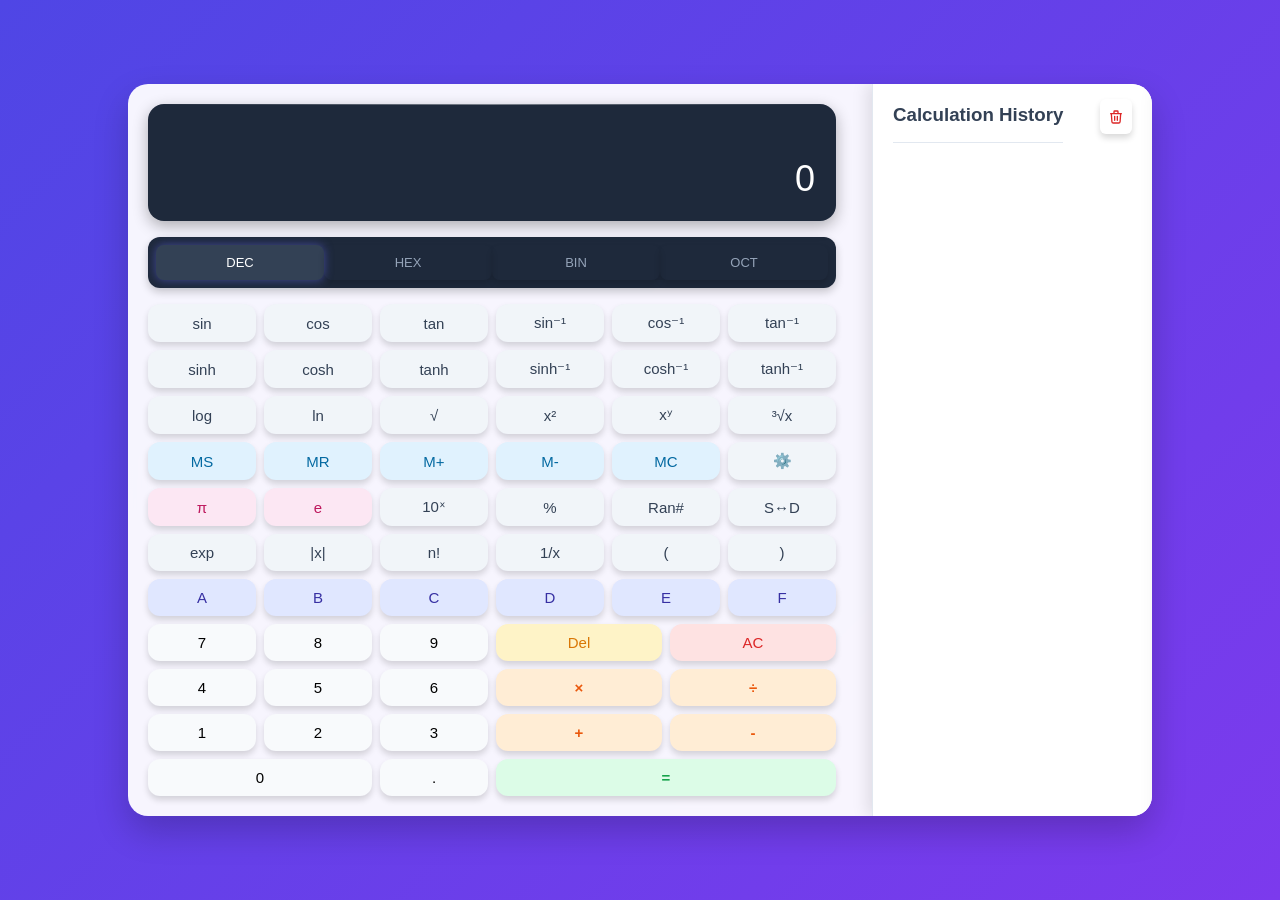
==== commit 4b2ccf1e: "stylesheet, view, js" ====
--- a/Calculator.html
+++ b/Calculator.html
@@ -4,272 +4,7 @@
   <meta charset="UTF-8">
   <meta name="viewport" content="width=device-width, initial-scale=1.0">
   <title>Scientific Calculator</title>
-  <style>
-    * {
-      box-sizing: border-box;
-      margin: 0;
-      padding: 0;
-    }
-    
-    body {
-      display: flex;
-      justify-content: center;
-      align-items: center;
-      min-height: 100vh;
-      background: linear-gradient(135deg, #D3D3D3, #A9A9A9);
-      font-family: 'Segoe UI', Tahoma, Geneva, Verdana, sans-serif;
-      padding: 16px;
-      transition: background 0.4s ease;
-    }
-    
-    .calculator-container {
-      display: flex;
-      gap: 16px;
-      max-width: 1024px;
-      width: 100%;
-      background: white;
-      border-radius: 16px;
-      box-shadow: 0 10px 30px rgba(0, 0, 0, 0.2);
-      overflow: hidden;
-    }
-    
-    .calculator {
-      flex: 1;
-      padding: 16px;
-      display: flex;
-      flex-direction: column;
-      min-width: 0;
-    }
-    
-    #display-container {
-      background-color: #1e293b;
-      color: white;
-      padding: 16px;
-      border-radius: 12px;
-      margin-bottom: 12px;
-    }
-    
-    #expression {
-      font-size: 14px;
-      text-align: right;
-      color: #94a3b8;
-      height: 20px;
-      overflow-x: auto;
-      margin-bottom: 8px;
-    }
-    
-    #display {
-      width: 100%;
-      font-size: 32px;
-      text-align: right;
-      border: none;
-      background-color: transparent;
-      color: white;
-      outline: none;
-      height: 40px;
-    }
-    
-    .number-system {
-      display: flex;
-      background-color: #1e293b;
-      padding: 6px;
-      border-radius: 8px;
-      margin-bottom: 12px;
-      justify-content: space-between;
-    }
-    
-    .number-system-btn {
-      background: none;
-      border: none;
-      color: #94a3b8;
-      cursor: pointer;
-      padding: 6px 10px;
-      border-radius: 6px;
-      font-size: 12px;
-      flex: 1;
-    }
-    
-    .number-system-btn.active {
-      background-color: #334155;
-      color: white;
-    }
-    
-    .buttons-grid {
-      display: grid;
-      grid-template-columns: repeat(12, 1fr); 
-      gap: 6px;
-    }
-    
-    button {
-      padding: 12px 6px;
-      font-size: 14px;
-      border: none;
-      cursor: pointer;
-      background-color: #f8fafc;
-      border-radius: 8px;
-      transition: all 0.2s;
-      min-height: 40px;
-      -webkit-tap-highlight-color: transparent;
-    }
-    
-    .settings-toggle-btn {
-        font-size: 18px;
-    }
-    
-    button:hover {
-      background-color: #e2e8f0;
-      transform: translateY(-2px);
-    }
-    
-    button:active {
-      background-color: #cbd5e1;
-      transform: translateY(0);
-    }
-    
-    .function { background-color: #f1f5f9; color: #334155; }
-    .operator { background-color: #ffedd5; color: #ea580c; font-weight: bold; }
-    .clear { background-color: #fee2e2; color: #dc2626; }
-    .delete { background-color: #fef3c7; color: #d97706; }
-    .equals { background-color: #dcfce7; color: #16a34a; font-weight: bold; }
-    .hex-btn { background-color: #e0e7ff; color: #3730a3; }
-    .memory { background-color: #e0f2fe; color: #0369a1; }
-    .constant { background-color: #fce7f3; color: #be185d; }
-    
-    .history-panel {
-      width: 280px;
-      background: white;
-      border-left: 1px solid #e2e8f0;
-      padding: 16px;
-      display: flex;
-      flex-direction: column;
-    }
-
-    .history-header {
-      display: flex;
-      justify-content: space-between;
-      align-items: center;
-      padding-bottom: 0px;
-      margin-bottom: 0px;
-    }
-
-    .delete-history-btn {
-      background: none;
-      border: none;
-      cursor: pointer;
-      color: #dc2626;
-      padding: 5px 10px 5px 10px;
-      border-radius: 4px;
-      display: flex;
-      align-items: center;
-      justify-content: center;
-      transform: translateY(-12px);
-    }
-
-    .delete-history-btn:hover {
-      background-color: #fee2e2;
-      transform: translateY(-12px);
-    }
-
-    .history-header h3 {
-      margin: 0;
-      color: #334155;
-    }
-        
-    .history-panel h3 { margin-top: 0; text-align: center; padding-bottom: 12px; margin-bottom: 12px; color: #334155; }
-    #history-list { list-style: none; padding: 0; margin: 0; overflow-y: auto; flex-grow: 1; }
-    #history-list li { padding: 8px 5px; border-bottom: 1px solid #eee; font-size: 14px; text-align: right; }
-    
-    .notification { position: fixed; top: 20px; left: 50%; transform: translateX(-50%); background-color: #fee2e2; color: #b91c1c; padding: 12px 20px; border-radius: 8px; box-shadow: 0 4px 12px rgba(0, 0, 0, 0.15); z-index: 1000; display: flex; align-items: center; gap: 10px; opacity: 0; transition: opacity 0.3s ease; pointer-events: none; }
-    .notification.show { opacity: 1; }
-    .notification-icon { font-size: 18px; }
-
-    /* --- New Settings Panel Styles --- */
-    .settings-panel {
-        position: fixed;
-        top: 20px;
-        right: -300px;
-        width: 280px;
-        background-color: white;
-        padding: 16px;
-        border-radius: 12px 0 0 12px;
-        box-shadow: -5px 0 15px rgba(0,0,0,0.15);
-        z-index: 1100;
-        transition: right 0.4s ease-in-out;
-        color: #334155;
-    }
-
-    .settings-panel.show {
-        right: 0;
-    }
-
-    .settings-panel h4 {
-        margin-top: 0;
-        margin-bottom: 12px;
-        border-bottom: 1px solid #e2e8f0;
-        padding-bottom: 8px;
-    }
-
-    .setting-row {
-        display: flex;
-        justify-content: space-between;
-        align-items: center;
-        margin-bottom: 12px;
-        font-size: 14px;
-    }
-
-    .setting-row label {
-        display: flex;
-        align-items: center;
-        gap: 8px;
-    }
-
-    input[type="color"] {
-        -webkit-appearance: none;
-        -moz-appearance: none;
-        appearance: none;
-        width: 35px;
-        height: 35px;
-        background-color: transparent;
-        border: 1px solid #cbd5e1;
-        border-radius: 8px;
-        cursor: pointer;
-    }
-    input[type="color"]::-webkit-color-swatch {
-        border-radius: 6px;
-        border: none;
-    }
-    input[type="color"]::-moz-color-swatch {
-        border-radius: 6px;
-        border: none;
-    }
-
-    .settings-panel select {
-        padding: 6px;
-        border-radius: 6px;
-        border: 1px solid #cbd5e1;
-        background-color: #f8fafc;
-    }
-
-    .settings-btn {
-        width: 100%;
-        padding: 10px;
-        background-color: #f1f5f9;
-        color: #334155;
-        border: none;
-        border-radius: 8px;
-        cursor: pointer;
-        margin-top: 10px;
-    }
-
-    .settings-btn:hover {
-        background-color: #e2e8f0;
-    }
-    
-    @media (max-width: 768px) {
-      .calculator-container { flex-direction: column; max-width: 100%; }
-      .history-panel { width: 100%; border-left: none; border-top: 1px solid #e2e8f0; max-height: 200px; }
-    }
-  </style>
+  <link rel="stylesheet" href="Calculator.css">
 </head>
 <body>
   <div class="calculator-container">
@@ -437,539 +172,7 @@
       <button onclick="toggleHistory()" class="settings-btn">Toggle History Panel</button>
   </div>
 
-  <script>
-    const display = document.getElementById('display');
-    const expressionDiv = document.getElementById('expression');
-    const historyList = document.getElementById('history-list');
-    const numberSystemBtns = document.querySelectorAll('.number-system-btn');
-    const notification = document.getElementById('notification');
-    const notificationMessage = document.getElementById('notification-message');
-
-    // --- New Settings Elements ---
-    const settingsPanel = document.getElementById('settings-panel');
-    const bgTypeRadios = document.querySelectorAll('input[name="bg-type"]');
-    const gradientSettings = document.getElementById('gradient-settings');
-    const solidSettings = document.getElementById('solid-settings');
-    const gradColor1 = document.getElementById('grad-color1');
-    const gradColor2 = document.getElementById('grad-color2');
-    const gradDirection = document.getElementById('grad-direction');
-    const solidColor = document.getElementById('solid-color');
-
-    // --- Confirm Modal Elements ---
-    const confirmModal = document.getElementById("confirm-modal");
-    const confirmMessage = document.getElementById("confirm-message");
-    const confirmYes = document.getElementById("confirm-yes");
-    const confirmNo = document.getElementById("confirm-no");
-
-    let calculationHistory = JSON.parse(localStorage.getItem('calcHistory')) || [];
-    let isResultDisplayed = false;
-    let currentBase = 'dec';
-    let originalDecimalValue = null;
-    let isFractionDisplayed = false;
-    let memoryValue = 0;
-
-    const functionNames = [
-      'sin(', 'cos(', 'tan(', 'asin(', 'acos(', 'atan(',
-      'sinh(', 'cosh(', 'tanh(', 'asinh(', 'acosh(', 'atanh(',
-      'log(', 'ln(', 'sqrt(', 'cbrt(', 'tenPow(', 'exp(', 'abs('
-    ];
-
-    // --- Math Functions ---
-    const sin = (deg) => Math.sin(deg * Math.PI / 180);
-    const cos = (deg) => Math.cos(deg * Math.PI / 180);
-    const tan = (deg) => Math.tan(deg * Math.PI / 180);
-    const asin = (val) => Math.asin(val) * 180 / Math.PI;
-    const acos = (val) => Math.acos(val) * 180 / Math.PI;
-    const atan = (val) => Math.atan(val) * 180 / Math.PI;
-    const abs = (val) => Math.abs(val);
-    const tenPow = (val) => Math.pow(10, val);
-    const log = (val) => Math.log10(val);
-    const ln = (val) => Math.log(val);
-    const sqrt = (val) => Math.sqrt(val);
-    const cbrt = (val) => Math.cbrt(val);
-    const sinh = (val) => Math.sinh(val);
-    const cosh = (val) => Math.cosh(val);
-    const tanh = (val) => Math.tanh(val);
-    const asinh = (val) => Math.asinh(val);
-    const acosh = (val) => Math.acosh(val);
-    const atanh = (val) => Math.atanh(val);
-    const exp = (val) => Math.exp(val);
-
-    const gcd = (a, b) => b ? gcd(b, a % b) : a;
-    const factorial = (n) => {
-      if (n < 0 || n % 1 !== 0) return NaN;
-      if (n > 170) return Infinity;
-      if (n === 0 || n === 1) return 1;
-      let result = 1;
-      for (let i = 2; i <= n; i++) {
-        result *= i;
-      }
-      return result;
-    };
-
-    // --- New Settings Functions ---
-    function toggleSettings() {
-      settingsPanel.classList.toggle('show');
-    }
-
-    function updateBackground() {
-      const bgType = document.querySelector('input[name="bg-type"]:checked').value;
-      let backgroundStyle = '';
-      const settings = { type: bgType };
-
-      if (bgType === 'gradient') {
-        backgroundStyle = `linear-gradient(${gradDirection.value}, ${gradColor1.value}, ${gradColor2.value})`;
-        settings.color1 = gradColor1.value;
-        settings.color2 = gradColor2.value;
-        settings.direction = gradDirection.value;
-      } else {
-        backgroundStyle = solidColor.value;
-        settings.color = solidColor.value;
-      }
-
-      document.body.style.background = backgroundStyle;
-      localStorage.setItem('calculatorBackground', JSON.stringify(settings));
-    }
-
-    function loadBackgroundSettings() {
-      const savedSettings = localStorage.getItem('calculatorBackground');
-      if (savedSettings) {
-        const settings = JSON.parse(savedSettings);
-
-        if (settings.type === 'solid') {
-          document.querySelector('input[name="bg-type"][value="solid"]').checked = true;
-          solidColor.value = settings.color;
-          solidSettings.style.display = 'block';
-          gradientSettings.style.display = 'none';
-        } else {
-          document.querySelector('input[name="bg-type"][value="gradient"]').checked = true;
-          gradColor1.value = settings.color1 || '#D3D3D3';
-          gradColor2.value = settings.color2 || '#A9A9A9';
-          gradDirection.value = settings.direction || '135deg';
-          solidSettings.style.display = 'none';
-          gradientSettings.style.display = 'block';
-        }
-      }
-      updateBackground();
-    }
-
-    // --- Event Listeners for Settings ---
-    bgTypeRadios.forEach(radio => {
-      radio.addEventListener('change', (e) => {
-        if (e.target.value === 'solid') {
-          solidSettings.style.display = 'block';
-          gradientSettings.style.display = 'none';
-        } else {
-          solidSettings.style.display = 'none';
-          gradientSettings.style.display = 'block';
-        }
-        updateBackground();
-      });
-    });
-    [gradColor1, gradColor2, gradDirection, solidColor].forEach(el => {
-      el.addEventListener('input', updateBackground);
-    });
-
-    // --- Notification ---
-    function showNotification(message) {
-      notificationMessage.textContent = message;
-      notification.classList.add('show');
-      setTimeout(() => notification.classList.remove('show'), 3000);
-    }
-
-    // --- Confirm Modal ---
-    function showConfirm(message, onYes) {
-      confirmMessage.textContent = message;
-      confirmModal.classList.add("show");
-
-      function cleanup() {
-        confirmModal.classList.remove("show");
-        confirmYes.removeEventListener("click", yesHandler);
-        confirmNo.removeEventListener("click", noHandler);
-      }
-
-      function yesHandler() {
-        cleanup();
-        if (onYes) onYes();
-      }
-
-      function noHandler() {
-        cleanup();
-      }
-
-      confirmYes.addEventListener("click", yesHandler);
-      confirmNo.addEventListener("click", noHandler);
-    }
-
-    // --- Calculator Functions ---
-    numberSystemBtns.forEach(btn => {
-      btn.addEventListener('click', () => changeNumberSystem(btn.dataset.base));
-    });
-
-    function changeNumberSystem(base) {
-      if (base === currentBase) return;
-      try {
-        const currentValue = display.value;
-        let decimalValue;
-        if (currentBase === 'dec') decimalValue = parseFloat(currentValue);
-        else if (currentBase === 'hex') decimalValue = parseInt(currentValue, 16);
-        else if (currentBase === 'bin') decimalValue = parseInt(currentValue, 2);
-        else if (currentBase === 'oct') decimalValue = parseInt(currentValue, 8);
-
-        if (isNaN(decimalValue)) {
-          showNotification("Invalid number for conversion");
-          return;
-        }
-
-        let newValue;
-        if (base === 'dec') newValue = decimalValue.toString();
-        else if (base === 'hex') newValue = Math.round(decimalValue).toString(16).toUpperCase();
-        else if (base === 'bin') newValue = Math.round(decimalValue).toString(2);
-        else if (base === 'oct') newValue = Math.round(decimalValue).toString(8);
-
-        calculationHistory.push(`${currentValue} (${currentBase}) → ${newValue} (${base})`);
-        updateHistory();
-        display.value = newValue;
-        currentBase = base;
-        numberSystemBtns.forEach(btn => btn.classList.toggle('active', btn.dataset.base === base));
-      } catch (error) {
-        display.value = 'Error';
-        isResultDisplayed = true;
-      }
-    }
-
-    function appendValue(value) {
-      if (isResultDisplayed) {
-        if (['+', '-', '*', '/', '%', '**'].includes(value)) {
-          expressionDiv.textContent = display.value + value;
-        } else {
-          display.value = '';
-          expressionDiv.textContent = '';
-        }
-        isResultDisplayed = false;
-      }
-
-      if (currentBase !== 'dec' && !getValidCharsForBase(currentBase).includes(value)) {
-        showNotification(`Invalid digit for ${currentBase.toUpperCase()} mode.`);
-        return;
-      }
-
-      if (display.value === '0' && value !== '.') display.value = '';
-      display.value += value;
-      isFractionDisplayed = false;
-    }
-
-    function appendHexValue(value) {
-      if (currentBase !== 'hex') {
-        showNotification(`Hex values only available in HEX mode.`);
-        return;
-      }
-      appendValue(value);
-    }
-
-    function getValidCharsForBase(base) {
-      const hexChars = ['0','1','2','3','4','5','6','7','8','9','A','B','C','D','E','F'];
-      if (base === 'hex') return hexChars;
-      if (base === 'bin') return ['0', '1'];
-      if (base === 'oct') return hexChars.slice(0, 8);
-      return [...hexChars.slice(0, 10), '.'];
-    }
-
-    function appendConstant(symbol) {
-      if (isResultDisplayed) clearForNewInput();
-      if (display.value === '0') display.value = '';
-      display.value += symbol === 'π' ? 'π' : 'e';
-    }
-
-    function appendFunction(func) {
-      if (isResultDisplayed) clearForNewInput();
-      if (display.value === '0') display.value = '';
-      display.value += func + '(';
-    }
-
-    function appendOperator(op) {
-      if (isResultDisplayed) {
-        expressionDiv.textContent = display.value + op;
-        isResultDisplayed = false;
-      }
-      display.value += op;
-    }
-
-    function reciprocal() {
-      if (display.value === 'Error') return;
-      if (isResultDisplayed) {
-        display.value = `1/(${display.value})`;
-        isResultDisplayed = false;
-      } else {
-        if (display.value === '0') {
-            display.value = '1/(';
-        } else {
-            let currentExpr = display.value;
-            display.value = `1/(${currentExpr})`;
-        }
-      }
-    }
-
-    function insertRandom() {
-      const randomNum = Math.random().toPrecision(15);
-      if (isResultDisplayed) {
-        clearForNewInput();
-        display.value = randomNum;
-        return;
-      }
-      if (display.value === '0') {
-        display.value = randomNum;
-      } else {
-        const lastChar = display.value.slice(-1);
-        if (!isNaN(parseInt(lastChar)) || lastChar === ')' || lastChar === 'π' || lastChar === 'e') {
-            display.value += '*' + randomNum;
-        } else {
-            display.value += randomNum;
-        }
-      }
-    }
-
-    function clearForNewInput() {
-      display.value = '';
-      expressionDiv.textContent = '';
-      isResultDisplayed = false;
-    }
-
-    function clearDisplay() {
-      display.value = '0';
-      expressionDiv.textContent = '';
-      isResultDisplayed = false;
-      isFractionDisplayed = false;
-      originalDecimalValue = null;
-    }
-
-    function deleteLast() {
-      if (display.value === 'Error' || isResultDisplayed) return clearDisplay();
-      if (display.value === '0') return;
-
-      let currentValue = display.value;
-
-      for (const func of functionNames) {
-        if (currentValue.endsWith(func)) {
-          display.value = currentValue.slice(0, -func.length);
-          return;
-        }
-      }
-
-      if (currentValue.endsWith('π') || currentValue.endsWith('e')) {
-        display.value = currentValue.slice(0, -1);
-        return;
-      }
-
-      const multiCharOperators = ['**2', '**'];
-      for (const op of multiCharOperators) {
-        if (currentValue.endsWith(op)) {
-          display.value = currentValue.slice(0, -op.length);
-          return;
-        }
-      }
-
-      display.value = currentValue.slice(0, -1);
-      if (display.value === '') display.value = '0';
-      isFractionDisplayed = false;
-    }
-
-    function decimalToFraction(_decimal) {
-      if (Math.abs(_decimal) > 1e12) return _decimal.toExponential(9);
-      if (_decimal % 1 === 0) return _decimal.toString();
-      const tolerance = 1.0E-9, sign = _decimal < 0 ? "-" : "";
-      const decimal = Math.abs(_decimal);
-      let h1 = 1, h2 = 0, k1 = 0, k2 = 1, b = decimal;
-      do {
-          let a = Math.floor(b);
-          [h1, h2] = [a * h1 + h2, h1];
-          [k1, k2] = [a * k1 + k2, k1];
-          b = 1 / (b - a);
-      } while (Math.abs(decimal - h1 / k1) > decimal * tolerance);
-      return k1 > 99999 ? _decimal.toString() : `${sign}${h1}/${k1}`;
-    }
-
-    function toggleFractionDecimal() {
-      if (display.value === 'Error' || display.value === '0') return;
-      if (isFractionDisplayed) {
-        display.value = originalDecimalValue;
-        isFractionDisplayed = false;
-      } else {
-        try {
-            const num = eval(display.value.replace(/π/g, "Math.PI").replace(/e/g, "Math.E"));
-            if (!isNaN(num)) {
-                originalDecimalValue = num.toString();
-                display.value = decimalToFraction(num);
-                isFractionDisplayed = true;
-            } else {
-                showNotification("Invalid value for conversion");
-            }
-        } catch {
-            showNotification("Invalid expression for conversion");
-        }
-      }
-    }
-
-    function calculateResult() {
-      if (display.value === '' || isResultDisplayed) return;
-      let expr = display.value;
-      expressionDiv.textContent = expr + ' =';
-      try {
-        expr = expr.replace(/π/g, "Math.PI").replace(/e/g, "Math.E");
-        expr = expr.replace(/(\d+(\.\d+)?)!/g, (match, n) => `factorial(${n})`);
-
-        let result = eval(expr);
-        result = parseFloat(result.toPrecision(15));
-        display.value = result;
-        calculationHistory.push(`${expressionDiv.textContent} ${result}`);
-        updateHistory();
-        isResultDisplayed = true;
-        isFractionDisplayed = false;
-        originalDecimalValue = null;
-      } catch (error) {
-        display.value = 'Error';
-        isResultDisplayed = true;
-      }
-    }
-
-    function toggleHistory() {
-      const historyPanel = document.querySelector('.history-panel');
-      historyPanel.style.display = historyPanel.style.display === 'none' ? 'flex' : 'none';
-    }
-
-    function clearAllHistory() {
-      if (calculationHistory.length === 0) {
-        showNotification("History is already empty");
-        return;
-      }
-
-      showConfirm("Are you sure you want to clear all calculation history?", () => {
-        calculationHistory = [];
-        updateHistory();
-        showNotification("History cleared");
-      });
-    }
-
-    function updateHistory() {
-      historyList.innerHTML = '';
-      calculationHistory.slice().reverse().forEach(calc => {
-        const li = document.createElement('li');
-        li.textContent = calc;
-        historyList.appendChild(li);
-      });
-
-      if (typeof(Storage) !== "undefined") {
-        localStorage.setItem('calcHistory', JSON.stringify(calculationHistory));
-      }
-    }
-
-    document.addEventListener('DOMContentLoaded', function() {
-      loadBackgroundSettings();
-
-      if (typeof(Storage) !== "undefined") {
-        const savedHistory = localStorage.getItem('calcHistory');
-        if (savedHistory) {
-          calculationHistory = JSON.parse(savedHistory);
-          updateHistory();
-        }
-      }
-    });
-
-    // --- Memory Functions ---
-    function memoryStore() {
-      try {
-        const value = eval(display.value.replace(/π/g, "Math.PI").replace(/e/g, "Math.E"));
-        memoryValue = value;
-        showNotification(`Stored ${value} in memory`);
-      } catch (error) {
-        showNotification("Invalid value for memory storage");
-      }
-    }
-
-    function memoryRecall() {
-      if (isResultDisplayed) clearForNewInput();
-      display.value = memoryValue;
-    }
-
-    function memoryAdd() {
-      try {
-        const value = eval(display.value.replace(/π/g, "Math.PI").replace(/e/g, "Math.E"));
-        memoryValue += value;
-        showNotification(`Added ${value} to memory`);
-      } catch (error) {
-        showNotification("Invalid value for memory operation");
-      }
-    }
-
-    function memorySubtract() {
-      try {
-        const value = eval(display.value.replace(/π/g, "Math.PI").replace(/e/g, "Math.E"));
-        memoryValue -= value;
-        showNotification(`Subtracted ${value} from memory`);
-      } catch (error) {
-        showNotification("Invalid value for memory operation");
-      }
-    }
-
-    function memoryClear() {
-      memoryValue = 0;
-      showNotification("Memory cleared");
-    }
-
-    function factorialFunction() {
-      try {
-        const value = eval(display.value.replace(/π/g, "Math.PI").replace(/e/g, "Math.E"));
-        const result = factorial(value);
-        if (isNaN(result)) {
-          showNotification("Invalid input for factorial");
-          return;
-        }
-        if (result === Infinity) {
-          showNotification("Factorial value too large");
-          return;
-        }
-        display.value = result;
-        expressionDiv.textContent = `${value}! =`;
-        calculationHistory.push(`${value}! = ${result}`);
-        updateHistory();
-        isResultDisplayed = true;
-      } catch (error) {
-        showNotification("Error calculating factorial");
-      }
-    }
-
-    // --- Keydown Handler (fixed) ---
-    document.addEventListener('keydown', (e) => {
-      const key = e.key;
-
-      if (
-        key === 'Backspace' ||
-        key === 'Enter' || key === '=' ||
-        key === 'Escape' || key.toLowerCase() === 'c' ||
-        key === '^' ||
-        (key >= '0' && key <= '9') ||
-        ['+', '-', '*', '/', '.', '(', ')', '%'].includes(key) ||
-        /^[a-fA-F]$/.test(key)
-      ) {
-        e.preventDefault();
-      }
-
-      if (key === 'Backspace') {
-        deleteLast();
-      } else if (key >= '0' && key <= '9' || ['+', '-', '*', '/', '.', '(', ')', '%'].includes(key)) {
-        appendValue(key);
-      } else if (/^[a-fA-F]$/.test(key)) {
-        appendHexValue(key.toUpperCase());
-      } else if (key === '^') {
-        appendValue('**');
-      } else if (key === 'Enter' || key === '=') {
-        calculateResult();
-      } else if (key === 'Escape' || key.toLowerCase() === 'c') {
-        clearDisplay();
-      }
-    });
-
-    document.addEventListener('DOMContentLoaded', loadBackgroundSettings);
+  <script src="Calculator.js">
   </script>
 </body>
 </html>
--- a/Calculator.css
+++ b/Calculator.css
@@ -0,0 +1,465 @@
+:root {
+    --primary-gradient: linear-gradient(135deg, #6366f1, #8b5cf6);
+    --display-bg: #1e293b;
+    --button-bg: #f8fafc;
+    --button-hover: #e2e8f0;
+    --button-active: #cbd5e1;
+    --function-bg: #f1f5f9;
+    --function-color: #334155;
+    --operator-bg: #ffedd5;
+    --operator-color: #ea580c;
+    --clear-bg: #fee2e2;
+    --clear-color: #dc2626;
+    --delete-bg: #fef3c7;
+    --delete-color: #d97706;
+    --equals-bg: #dcfce7;
+    --equals-color: #16a34a;
+    --hex-btn-bg: #e0e7ff;
+    --hex-btn-color: #3730a3;
+    --memory-bg: #e0f2fe;
+    --memory-color: #0369a1;
+    --constant-bg: #fce7f3;
+    --constant-color: #be185d;
+    --shadow-color: rgba(0, 0, 0, 0.15);
+    --glow-intensity: 0px 0px 10px;
+}
+
+* {
+    box-sizing: border-box;
+    margin: 0;
+    padding: 0;
+}
+
+body {
+    display: flex;
+    justify-content: center;
+    align-items: center;
+    min-height: 100vh;
+    background: linear-gradient(135deg, #6366f1, #8b5cf6);
+    font-family: 'Segoe UI', Tahoma, Geneva, Verdana, sans-serif;
+    padding: 16px;
+    transition: background 0.4s ease;
+}
+
+.calculator-container {
+    display: flex;
+    gap: 16px;
+    max-width: 1024px;
+    width: 100%;
+    background: rgba(255, 255, 255, 0.95);
+    backdrop-filter: blur(10px);
+    border-radius: 20px;
+    box-shadow: 0 15px 35px rgba(0, 0, 0, 0.2);
+    overflow: hidden;
+}
+
+.calculator {
+    flex: 1;
+    padding: 20px;
+    display: flex;
+    flex-direction: column;
+    min-width: 0;
+}
+
+#display-container {
+    background-color: var(--display-bg);
+    color: white;
+    padding: 20px;
+    border-radius: 16px;
+    margin-bottom: 16px;
+    box-shadow: 0 5px 15px rgba(0, 0, 0, 0.3);
+    position: relative;
+    overflow: hidden;
+}
+
+#display-container::after {
+    content: '';
+    position: absolute;
+    top: 0;
+    left: 0;
+    right: 0;
+    height: 1px;
+    background: linear-gradient(90deg, transparent, rgba(255,255,255,0.4), transparent);
+}
+
+#expression {
+    font-size: 14px;
+    text-align: right;
+    color: #94a3b8;
+    height: 20px;
+    overflow-x: auto;
+    margin-bottom: 12px;
+    font-weight: 300;
+}
+
+#display {
+    width: 100%;
+    font-size: 36px;
+    text-align: right;
+    border: none;
+    background-color: transparent;
+    color: white;
+    outline: none;
+    height: 45px;
+    font-weight: 500;
+    letter-spacing: 1px;
+}
+
+.number-system {
+    display: flex;
+    background-color: #1e293b;
+    padding: 8px;
+    border-radius: 12px;
+    margin-bottom: 16px;
+    justify-content: space-between;
+    box-shadow: 0 4px 8px rgba(0, 0, 0, 0.2);
+}
+
+.number-system-btn {
+    background: none;
+    border: none;
+    color: #94a3b8;
+    cursor: pointer;
+    padding: 8px 12px;
+    border-radius: 8px;
+    font-size: 13px;
+    flex: 1;
+    transition: all 0.2s ease;
+    font-weight: 500;
+}
+
+.number-system-btn.active {
+    background-color: #334155;
+    color: white;
+    box-shadow: 0 0 10px rgba(99, 102, 241, 0.5);
+}
+
+.number-system-btn:hover {
+    background-color: #2d3748;
+    color: white;
+}
+
+.buttons-grid {
+    display: grid;
+    grid-template-columns: repeat(12, 1fr);
+    gap: 8px;
+}
+
+button {
+    padding: 10px 8px;
+    font-size: 15px;
+    border: none;
+    cursor: pointer;
+    background-color: var(--button-bg);
+    border-radius: 12px;
+    transition: all 0.2s ease;
+    min-height: 35px;
+    -webkit-tap-highlight-color: transparent;
+    box-shadow: 0 4px 6px var(--shadow-color);
+    font-weight: 500;
+    position: relative;
+    overflow: hidden;
+}
+
+button::before {
+    content: '';
+    position: absolute;
+    top: 0;
+    left: 0;
+    width: 100%;
+    height: 100%;
+    background: linear-gradient(rgba(255, 255, 255, 0.2), transparent);
+    opacity: 0;
+    transition: opacity 0.2s;
+}
+
+button:hover::before {
+    opacity: 1;
+}
+
+.settings-toggle-btn {
+    background-color: var(--function-bg);
+    color: var(--function-color);
+    font-size: 15px;     
+    padding: 10px 8px;   
+    min-height: 35px;
+}
+
+button:hover {
+    background-color: var(--button-hover);
+    transform: translateY(-3px);
+    box-shadow: 0 6px 12px var(--shadow-color);
+}
+
+button:active {
+    background-color: var(--button-active);
+    transform: translateY(0);
+    box-shadow: 0 2px 4px var(--shadow-color);
+}
+
+.function { 
+    background-color: var(--function-bg); 
+    color: var(--function-color); 
+}
+
+.operator { 
+    background-color: var(--operator-bg); 
+    color: var(--operator-color); 
+    font-weight: bold; 
+}
+
+.clear { 
+    background-color: var(--clear-bg); 
+    color: var(--clear-color); 
+}
+
+.delete { 
+    background-color: var(--delete-bg); 
+    color: var(--delete-color); 
+}
+
+.equals { 
+    background-color: var(--equals-bg); 
+    color: var(--equals-color); 
+    font-weight: bold; 
+}
+
+.hex-btn { 
+    background-color: var(--hex-btn-bg); 
+    color: var(--hex-btn-color); 
+}
+
+.memory {
+    background-color: var(--memory-bg);
+    color: var(--memory-color);
+    font-size: 15px;   
+    padding: 10px 8px;
+    min-height: 35px;      
+    min-width: auto;
+}
+
+.constant { 
+    background-color: var(--constant-bg); 
+    color: var(--constant-color); 
+}
+
+.history-panel {
+    width: 280px;
+    background: rgba(255, 255, 255, 0.95);
+    backdrop-filter: blur(10px);
+    border-left: 1px solid #e2e8f0;
+    padding: 20px;
+    display: flex;
+    flex-direction: column;
+    box-shadow: -5px 0 15px rgba(0,0,0,0.1);
+}
+
+.history-header {
+    display: flex;
+    justify-content: space-between;
+    align-items: center;
+    padding-bottom: 0px;
+    margin-bottom: 0px;
+}
+
+.delete-history-btn {
+    background: none;
+    border: none;
+    cursor: pointer;
+    color: #dc2626;
+    padding: 4px 8px;
+    border-radius: 6px;
+    display: flex;
+    align-items: center;
+    justify-content: center;
+    transform: translateY(-15px);
+    transition: all 0.2s;
+}
+
+.delete-history-btn:hover {
+    background-color: #fee2e2;
+    transform: translateY(-15px);
+}
+
+.history-header h3 {
+    margin: 0;
+    color: #334155;
+    font-weight: 600;
+}
+    
+.history-panel h3 { 
+    margin-top: 0; 
+    text-align: center;
+    padding-bottom: 16px; 
+    margin-bottom: 16px; 
+    color: #334155; 
+    border-bottom: 1px solid #e2e8f0;
+}
+
+#history-list { 
+    list-style: none; 
+    padding: 0; 
+    margin: 0; 
+    overflow-y: auto; 
+    flex-grow: 1; 
+}
+
+#history-list li { 
+    padding: 10px 8px; 
+    border-bottom: 1px solid #eee; 
+    font-size: 14px; 
+    text-align: right; 
+    transition: background 0.2s;
+}
+
+#history-list li:hover {
+    background-color: #f8fafc;
+    border-radius: 6px;
+}
+
+.notification { 
+    position: fixed; 
+    top: 20px; 
+    left: 50%; 
+    transform: translateX(-50%); 
+    background-color: #fee2e2; 
+    color: #b91c1c; 
+    padding: 14px 24px;
+    border-radius: 12px; 
+    box-shadow: 0 8px 20px rgba(0, 0, 0, 0.2); 
+    z-index: 1000; 
+    display: flex; 
+    align-items: center; 
+    gap: 12px; 
+    opacity: 0; 
+    transition: opacity 0.3s ease; 
+    pointer-events: none;
+    backdrop-filter: blur(10px);
+}
+
+.notification.show { 
+    opacity: 1; 
+}
+
+.notification-icon { 
+    font-size: 20px; 
+}
+
+.settings-panel {
+    position: fixed;
+    top: 0;       
+    right: -300px;         
+    height: 100vh;        
+    width: 280px;
+    background-color: rgba(255, 255, 255, 0.95);
+    backdrop-filter: blur(10px);
+    padding: 20px;
+    border-radius: 0;     
+    box-shadow: -5px 0 25px rgba(0,0,0,0.2);
+    z-index: 1100;
+    transition: right 0.4s ease-in-out;
+    color: #334155;
+    overflow-y: auto;    
+}
+
+.settings-panel.show {
+    right: 0; 
+}
+
+.settings-panel h4 {
+    margin-top: 0;
+    margin-bottom: 16px;
+    border-bottom: 1px solid #e2e8f0;
+    padding-bottom: 12px;
+    font-weight: 600;
+}
+
+.setting-row {
+    display: flex;
+    justify-content: space-between;
+    align-items: center;
+    margin-bottom: 16px;
+    font-size: 14px;
+}
+
+.setting-row label {
+    display: flex;
+    align-items: center;
+    gap: 10px;
+    font-weight: 500;
+}
+
+input[type="color"] {
+    -webkit-appearance: none;
+    -moz-appearance: none;
+    appearance: none;
+    width: 40px;
+    height: 40px;
+    background-color: transparent;
+    border: 1px solid #cbd5e1;
+    border-radius: 10px;
+    cursor: pointer;
+    box-shadow: 0 2px 6px rgba(0,0,0,0.1);
+}
+
+input[type="color"]::-webkit-color-swatch {
+    border-radius: 8px;
+    border: none;
+}
+
+input[type="color"]::-moz-color-swatch {
+    border-radius: 8px;
+    border: none;
+}
+
+.settings-panel select {
+    padding: 8px;
+    border-radius: 8px;
+    border: 1px solid #cbd5e1;
+    background-color: #f8fafc;
+    box-shadow: 0 2px 4px rgba(0,0,0,0.1);
+}
+
+.settings-btn {
+    width: 100%;
+    padding: 12px;
+    background-color: #f1f5f9;
+    color: #334155;
+    border: none;
+    border-radius: 10px;
+    cursor: pointer;
+    margin-top: 12px;
+    font-weight: 500;
+    transition: all 0.2s;
+    box-shadow: 0 4px 6px rgba(0,0,0,0.1);
+}
+
+.settings-btn:hover {
+    background-color: #e2e8f0;
+    transform: translateY(-2px);
+    box-shadow: 0 6px 10px rgba(0,0,0,0.15);
+}
+
+@media (max-width: 768px) {
+    .calculator-container { 
+    flex-direction: column; 
+    max-width: 100%; 
+    }
+    
+    .history-panel { 
+    width: 100%; 
+    border-left: none; 
+    border-top: 1px solid #e2e8f0; 
+    max-height: 200px; 
+    }
+    
+    button {
+    padding: 12px 6px;
+    font-size: 14px;
+    min-height: 40px;
+    }
+    
+    #display {
+    font-size: 28px;
+    }
+}
